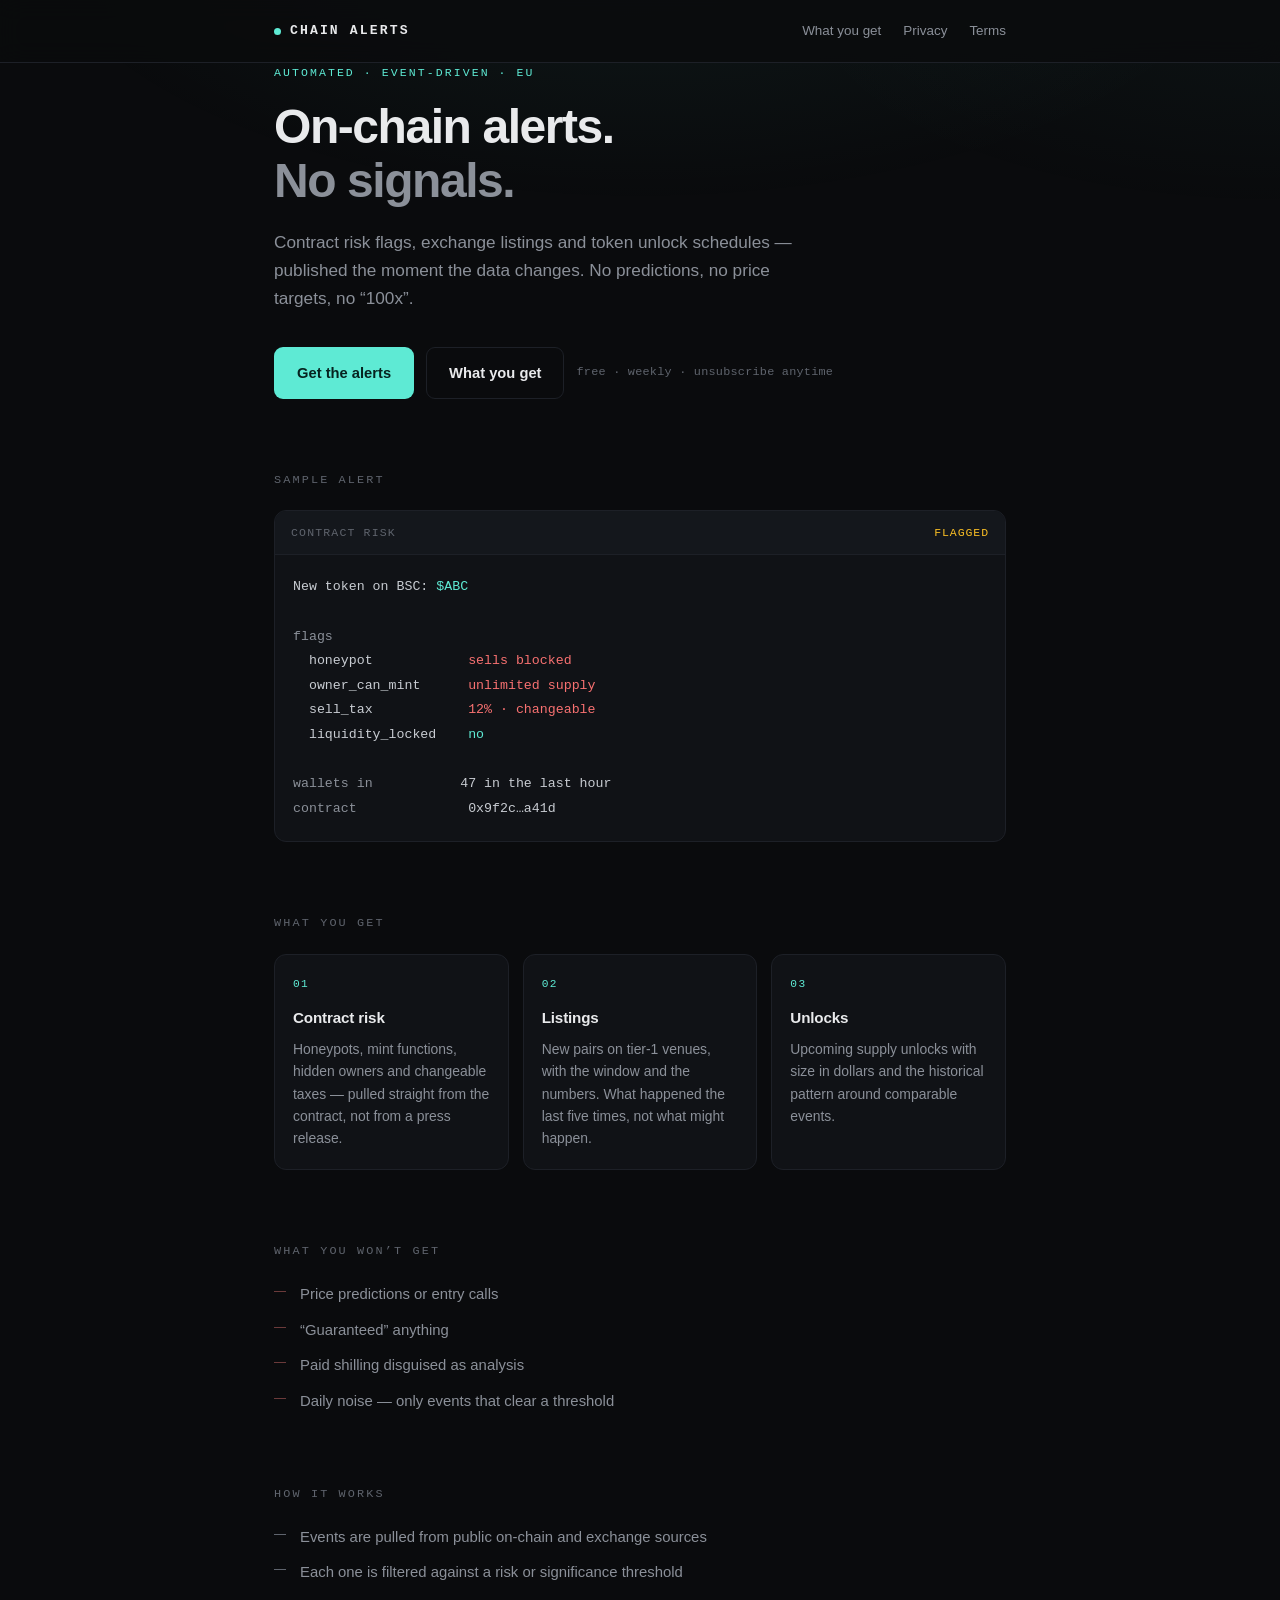
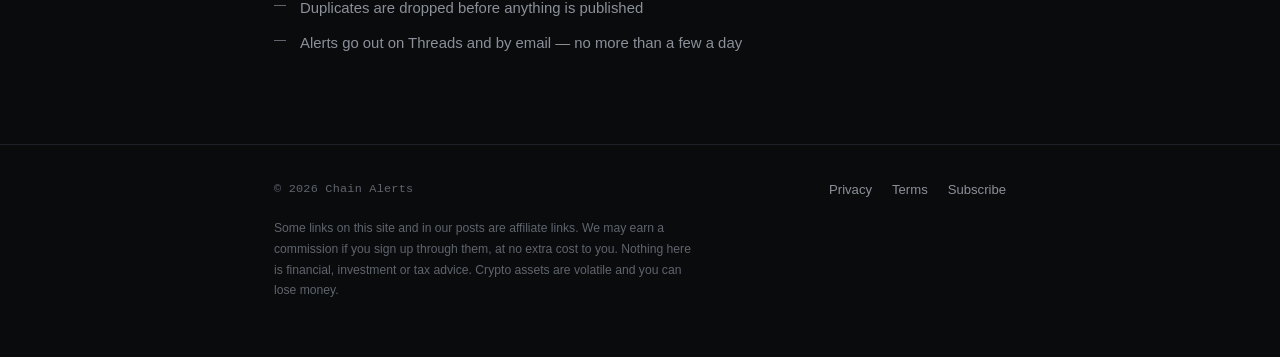
==== index.html @ c08d0094 "feat: static site for threads api app" ====
<!doctype html>
<html lang="en">
<head>
<meta charset="utf-8">
<meta name="viewport" content="width=device-width, initial-scale=1">
<title>Chain Alerts — on-chain risk, listings and unlocks</title>
<meta name="description" content="Contract risk flags, exchange listings and token unlocks, published as they happen. No signals. No hype. Just data.">
<meta name="theme-color" content="#0a0b0d">
<meta property="og:title" content="Chain Alerts">
<meta property="og:description" content="Contract risk flags, exchange listings and token unlocks, published as they happen.">
<meta property="og:type" content="website">
<link rel="stylesheet" href="assets/style.css">
<link rel="icon" href="data:image/svg+xml,<svg xmlns='http://www.w3.org/2000/svg' viewBox='0 0 100 100'><rect width='100' height='100' rx='22' fill='%230a0b0d'/><circle cx='50' cy='50' r='16' fill='%235eead4'/></svg>">
</head>
<body>

<header>
  <div class="wrap nav">
    <a class="brand" href="./"><span class="dot"></span><b>Chain&nbsp;Alerts</b></a>
    <nav class="nav-links">
      <a href="#what" class="hide-sm">What you get</a>
      <a href="privacy.html">Privacy</a>
      <a href="terms.html">Terms</a>
    </nav>
  </div>
</header>

<main class="wrap">

  <p class="eyebrow">Automated · Event-driven · EU</p>

  <h1>On-chain alerts.<br><em>No signals.</em></h1>

  <p class="lede">
    Contract risk flags, exchange listings and token unlock schedules — published
    the moment the data changes. No predictions, no price targets, no “100x”.
  </p>

  <div class="cta-row">
    <a class="btn btn-primary" href="https://YOURNAME.beehiiv.com/subscribe">
      Get the alerts
    </a>
    <a class="btn btn-ghost" href="#what">What you get</a>
    <span class="hint">free · weekly · unsubscribe anytime</span>
  </div>

  <section>
    <h2>Sample alert</h2>
    <div class="sample">
      <div class="sample-head">
        contract risk
        <span class="tag">flagged</span>
      </div>
      <div class="sample-body">New token on BSC: <span class="ok">$ABC</span>

<span class="k">flags</span>
  honeypot            <span class="bad">sells blocked</span>
  owner_can_mint      <span class="bad">unlimited supply</span>
  sell_tax            <span class="bad">12% · changeable</span>
  liquidity_locked    <span class="ok">no</span>

<span class="k">wallets in</span>           47 in the last hour
<span class="k">contract</span>              0x9f2c…a41d</div>
    </div>
  </section>

  <section id="what">
    <h2>What you get</h2>
    <div class="grid">
      <div class="card">
        <span class="num">01</span>
        <h3>Contract risk</h3>
        <p>Honeypots, mint functions, hidden owners and changeable taxes — pulled straight from the contract, not from a press release.</p>
      </div>
      <div class="card">
        <span class="num">02</span>
        <h3>Listings</h3>
        <p>New pairs on tier-1 venues, with the window and the numbers. What happened the last five times, not what might happen.</p>
      </div>
      <div class="card">
        <span class="num">03</span>
        <h3>Unlocks</h3>
        <p>Upcoming supply unlocks with size in dollars and the historical pattern around comparable events.</p>
      </div>
    </div>
  </section>

  <section>
    <h2>What you won’t get</h2>
    <ul class="list neg">
      <li>Price predictions or entry calls</li>
      <li>“Guaranteed” anything</li>
      <li>Paid shilling disguised as analysis</li>
      <li>Daily noise — only events that clear a threshold</li>
    </ul>
  </section>

  <section>
    <h2>How it works</h2>
    <ul class="list">
      <li>Events are pulled from public on-chain and exchange sources</li>
      <li>Each one is filtered against a risk or significance threshold</li>
      <li>Duplicates are dropped before anything is published</li>
      <li>Alerts go out on Threads and by email — no more than a few a day</li>
    </ul>
  </section>

</main>

<footer>
  <div class="wrap">
    <div class="foot">
      <span class="hint">© <span id="y"></span> Chain Alerts</span>
      <div class="foot-links">
        <a href="privacy.html">Privacy</a>
        <a href="terms.html">Terms</a>
        <a href="https://YOURNAME.beehiiv.com/subscribe">Subscribe</a>
      </div>
    </div>
    <p class="disclosure">
      Some links on this site and in our posts are affiliate links. We may earn a
      commission if you sign up through them, at no extra cost to you. Nothing here
      is financial, investment or tax advice. Crypto assets are volatile and you can
      lose money.
    </p>
  </div>
</footer>

<script>document.getElementById('y').textContent = new Date().getFullYear();</script>
</body>
</html>
---- assets/style.css ----
:root {
  --bg: #0a0b0d;
  --panel: #101216;
  --panel-2: #14171c;
  --line: #1d2027;
  --text: #e9eaec;
  --muted: #8b9099;
  --dim: #5f646d;
  --accent: #5eead4;
  --accent-soft: rgba(94, 234, 212, 0.12);
  --warn: #fbbf24;
  --radius: 12px;
  --mono: ui-monospace, SFMono-Regular, "SF Mono", Menlo, Consolas, monospace;
  --sans: -apple-system, BlinkMacSystemFont, "Segoe UI", Inter, Roboto, Helvetica, Arial, sans-serif;
}

* { box-sizing: border-box; }

html { -webkit-text-size-adjust: 100%; scroll-behavior: smooth; }

body {
  margin: 0;
  background: var(--bg);
  color: var(--text);
  font-family: var(--sans);
  font-size: 16px;
  line-height: 1.65;
  -webkit-font-smoothing: antialiased;
  text-rendering: optimizeLegibility;
}

body::before {
  content: "";
  position: fixed;
  inset: 0;
  pointer-events: none;
  background:
    radial-gradient(900px 420px at 50% -10%, rgba(94, 234, 212, 0.07), transparent 70%),
    radial-gradient(700px 300px at 100% 0%, rgba(94, 234, 212, 0.04), transparent 70%);
  z-index: 0;
}

.wrap {
  position: relative;
  z-index: 1;
  max-width: 780px;
  margin: 0 auto;
  padding: 0 24px;
}

header {
  position: sticky;
  top: 0;
  z-index: 5;
  border-bottom: 1px solid var(--line);
  background: rgba(10, 11, 13, 0.82);
  backdrop-filter: blur(12px);
}

.nav {
  display: flex;
  align-items: center;
  justify-content: space-between;
  height: 62px;
}

.brand {
  font-family: var(--mono);
  font-size: 0.82rem;
  letter-spacing: 0.16em;
  text-transform: uppercase;
  color: var(--text);
  text-decoration: none;
  display: inline-flex;
  align-items: center;
  gap: 9px;
}

.brand b { font-weight: 600; }

.dot {
  width: 7px;
  height: 7px;
  border-radius: 50%;
  background: var(--accent);
  box-shadow: 0 0 0 0 rgba(94, 234, 212, 0.6);
  animation: pulse 2.6s ease-out infinite;
}

@keyframes pulse {
  0% { box-shadow: 0 0 0 0 rgba(94, 234, 212, 0.45); }
  70% { box-shadow: 0 0 0 9px rgba(94, 234, 212, 0); }
  100% { box-shadow: 0 0 0 0 rgba(94, 234, 212, 0); }
}

.nav-links { display: flex; align-items: center; gap: 22px; }

.nav-links a {
  color: var(--muted);
  text-decoration: none;
  font-size: 0.84rem;
  transition: color 0.15s ease;
}

.nav-links a:hover { color: var(--text); }

main { padding: 72px 0 96px; }

.eyebrow {
  font-family: var(--mono);
  font-size: 0.72rem;
  letter-spacing: 0.18em;
  text-transform: uppercase;
  color: var(--accent);
  margin: 0 0 18px;
}

h1 {
  font-size: clamp(2rem, 5.4vw, 3rem);
  line-height: 1.12;
  letter-spacing: -0.03em;
  font-weight: 640;
  margin: 0 0 20px;
}

h1 em {
  font-style: normal;
  color: var(--muted);
}

.lede {
  font-size: 1.075rem;
  color: var(--muted);
  max-width: 56ch;
  margin: 0 0 34px;
}

.cta-row { display: flex; flex-wrap: wrap; gap: 12px; align-items: center; }

.btn {
  display: inline-flex;
  align-items: center;
  gap: 9px;
  padding: 13px 22px;
  border-radius: 9px;
  font-size: 0.92rem;
  font-weight: 560;
  text-decoration: none;
  border: 1px solid transparent;
  transition: transform 0.12s ease, background 0.15s ease, border-color 0.15s ease;
}

.btn:active { transform: translateY(1px); }

.btn-primary {
  background: var(--accent);
  color: #06231f;
}

.btn-primary:hover { background: #7df0dd; }

.btn-ghost {
  border-color: var(--line);
  color: var(--text);
  background: transparent;
}

.btn-ghost:hover { border-color: #2c313a; background: var(--panel); }

.hint {
  font-family: var(--mono);
  font-size: 0.74rem;
  color: var(--dim);
  letter-spacing: 0.02em;
}

section { margin-top: 72px; }

h2 {
  font-size: 0.74rem;
  font-family: var(--mono);
  letter-spacing: 0.18em;
  text-transform: uppercase;
  color: var(--dim);
  font-weight: 500;
  margin: 0 0 20px;
}

.sample {
  background: var(--panel);
  border: 1px solid var(--line);
  border-radius: var(--radius);
  overflow: hidden;
}

.sample-head {
  display: flex;
  align-items: center;
  gap: 8px;
  padding: 12px 16px;
  border-bottom: 1px solid var(--line);
  background: var(--panel-2);
  font-family: var(--mono);
  font-size: 0.72rem;
  letter-spacing: 0.1em;
  text-transform: uppercase;
  color: var(--dim);
}

.sample-head .tag {
  margin-left: auto;
  color: var(--warn);
  letter-spacing: 0.08em;
}

.sample-body {
  padding: 20px 18px;
  font-family: var(--mono);
  font-size: 0.83rem;
  line-height: 1.85;
  color: #c8ccd2;
  white-space: pre-wrap;
  overflow-x: auto;
}

.sample-body .k { color: var(--muted); }
.sample-body .bad { color: #f87171; }
.sample-body .ok { color: var(--accent); }

.grid {
  display: grid;
  grid-template-columns: repeat(auto-fit, minmax(210px, 1fr));
  gap: 14px;
}

.card {
  background: var(--panel);
  border: 1px solid var(--line);
  border-radius: var(--radius);
  padding: 20px 18px;
  transition: border-color 0.18s ease, transform 0.18s ease;
}

.card:hover { border-color: #2a2f38; transform: translateY(-2px); }

.card h3 {
  font-size: 0.95rem;
  font-weight: 600;
  margin: 0 0 8px;
  letter-spacing: -0.01em;
}

.card p {
  margin: 0;
  font-size: 0.87rem;
  color: var(--muted);
  line-height: 1.6;
}

.card .num {
  font-family: var(--mono);
  font-size: 0.7rem;
  color: var(--accent);
  letter-spacing: 0.12em;
  display: block;
  margin-bottom: 12px;
}

.list { margin: 0; padding: 0; list-style: none; }

.list li {
  position: relative;
  padding-left: 26px;
  margin-bottom: 11px;
  color: var(--muted);
  font-size: 0.93rem;
}

.list li::before {
  content: "";
  position: absolute;
  left: 0;
  top: 0.62em;
  width: 12px;
  height: 1px;
  background: var(--dim);
}

.list.neg li::before { background: #6b3a3a; }

footer {
  border-top: 1px solid var(--line);
  padding: 34px 0 56px;
  margin-top: 88px;
}

.foot {
  display: flex;
  flex-wrap: wrap;
  gap: 14px 26px;
  align-items: center;
  justify-content: space-between;
}

.foot-links { display: flex; gap: 20px; }

.foot a { color: var(--muted); text-decoration: none; font-size: 0.82rem; }
.foot a:hover { color: var(--text); }

.disclosure {
  font-size: 0.76rem;
  color: var(--dim);
  max-width: 62ch;
  margin: 18px 0 0;
  line-height: 1.7;
}

.prose { max-width: 66ch; }
.prose h1 { font-size: clamp(1.6rem, 4vw, 2.15rem); margin-bottom: 8px; }
.prose h2 {
  font-family: var(--sans);
  font-size: 1rem;
  letter-spacing: 0;
  text-transform: none;
  color: var(--text);
  font-weight: 600;
  margin: 34px 0 10px;
}
.prose p { color: var(--muted); margin: 0 0 14px; font-size: 0.95rem; }
.prose .updated { font-family: var(--mono); font-size: 0.74rem; color: var(--dim); letter-spacing: 0.06em; margin-bottom: 30px; }
.prose code { font-family: var(--mono); font-size: 0.85em; background: var(--panel); padding: 2px 6px; border-radius: 5px; border: 1px solid var(--line); }

.code-out {
  background: var(--panel);
  border: 1px solid var(--line);
  border-radius: var(--radius);
  padding: 18px;
  font-family: var(--mono);
  font-size: 0.82rem;
  word-break: break-all;
  white-space: pre-wrap;
  color: var(--accent);
  min-height: 62px;
}

@media (max-width: 560px) {
  main { padding: 52px 0 72px; }
  section { margin-top: 56px; }
  .nav-links { gap: 16px; }
  .nav-links a.hide-sm { display: none; }
}
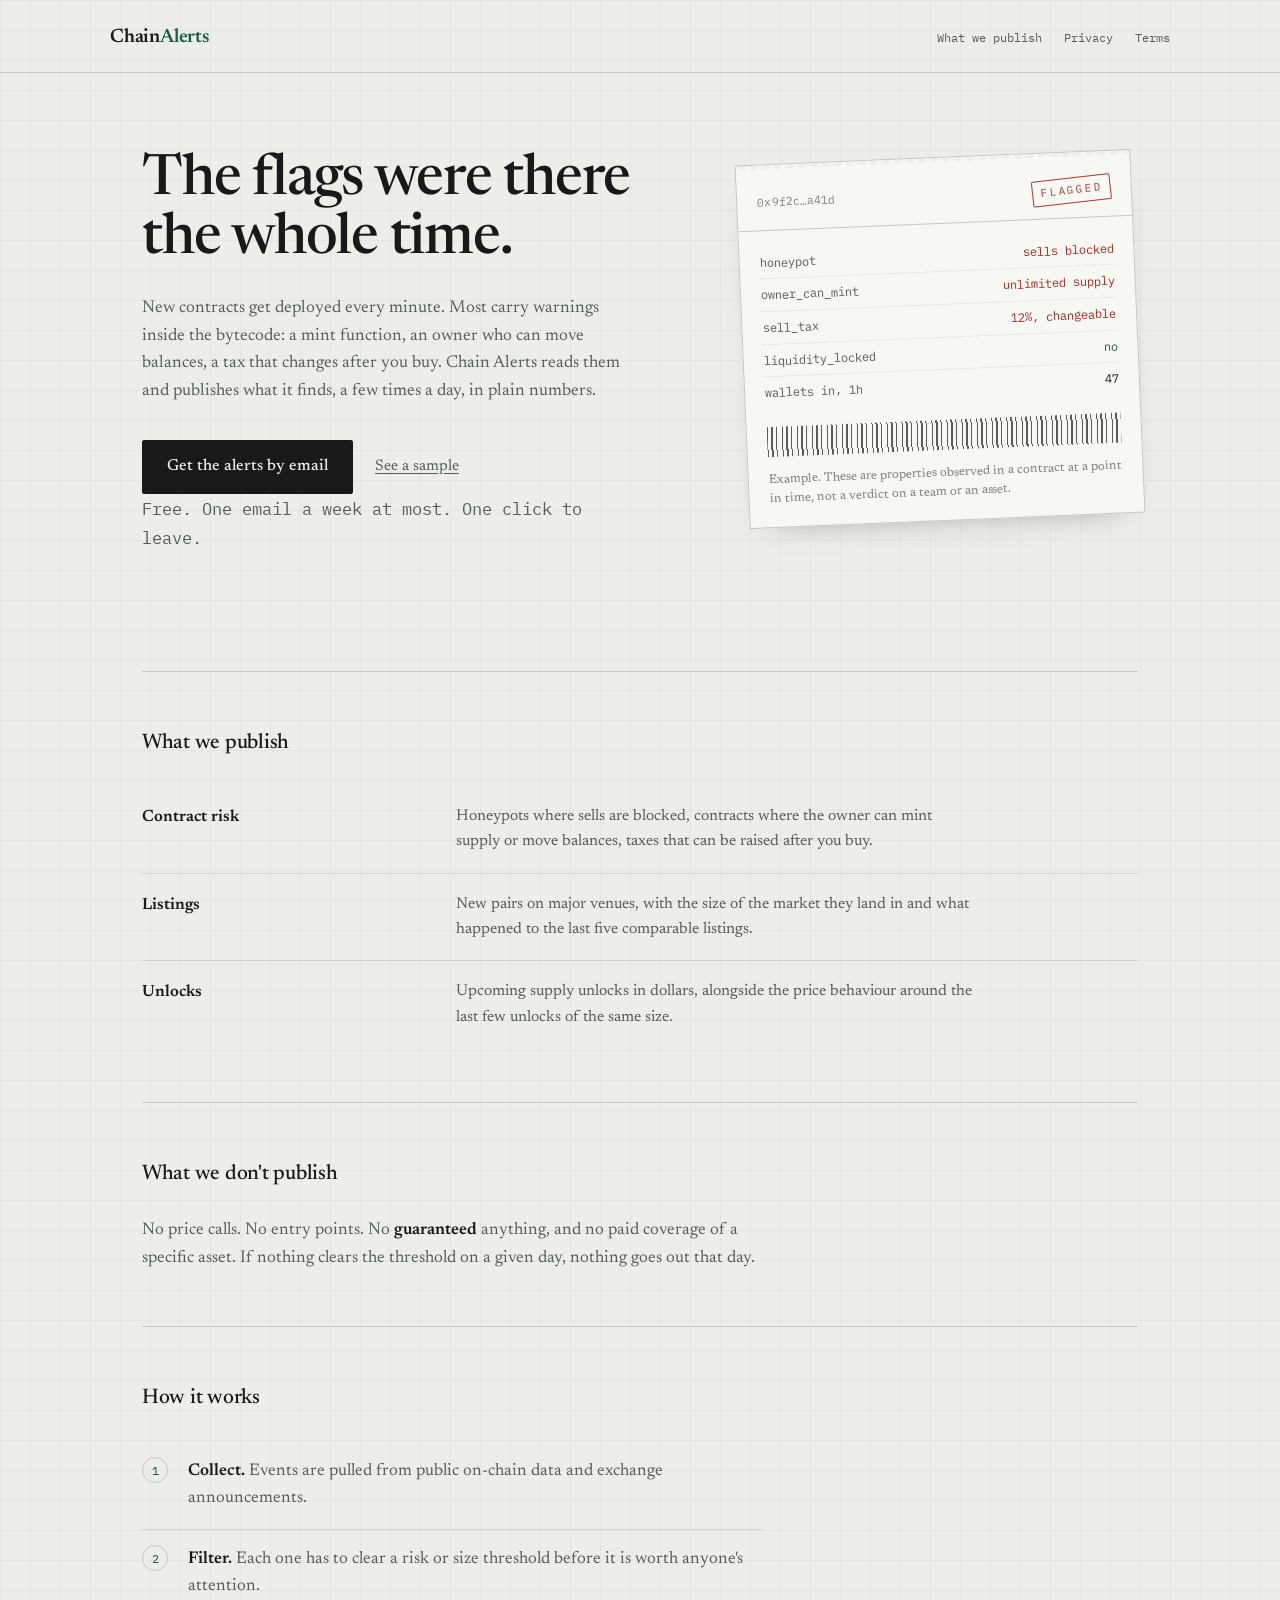
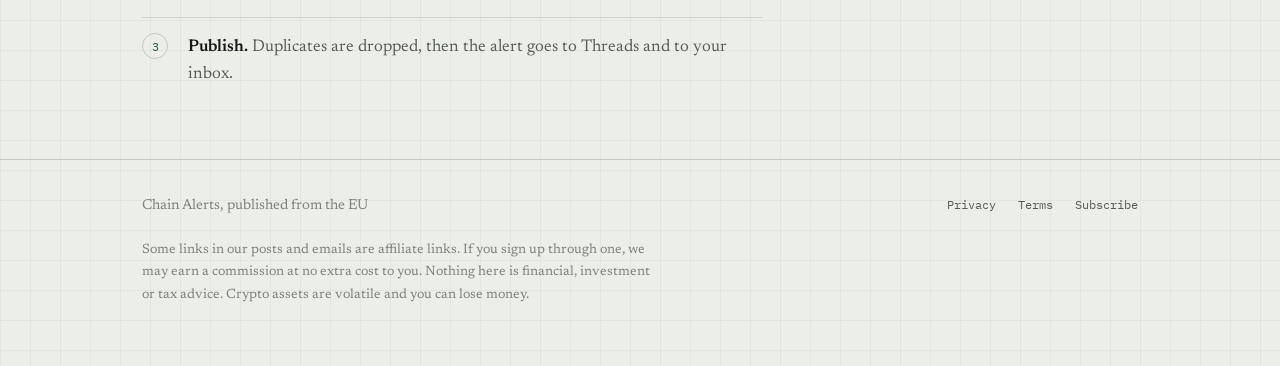
==== commit ff9e990f: "style: rebuild landing as a forensic docket on paper" ====
--- a/index.html
+++ b/index.html
@@ -3,129 +3,150 @@
 <head>
 <meta charset="utf-8">
 <meta name="viewport" content="width=device-width, initial-scale=1">
-<title>Chain Alerts — on-chain risk, listings and unlocks</title>
-<meta name="description" content="Contract risk flags, exchange listings and token unlocks, published as they happen. No signals. No hype. Just data.">
-<meta name="theme-color" content="#0a0b0d">
+<title>Chain Alerts — what the contract says before you touch it</title>
+<meta name="description" content="New contracts carry warnings in the bytecode: mint functions, hidden owners, taxes that change after you buy. Chain Alerts reads them and publishes what it finds.">
+<meta name="theme-color" content="#eceee8">
 <meta property="og:title" content="Chain Alerts">
-<meta property="og:description" content="Contract risk flags, exchange listings and token unlocks, published as they happen.">
+<meta property="og:description" content="Contract risk, exchange listings and unlock schedules, read from the source and published as plain numbers.">
 <meta property="og:type" content="website">
+<link rel="preconnect" href="https://fonts.googleapis.com">
+<link rel="preconnect" href="https://fonts.gstatic.com" crossorigin>
 <link rel="stylesheet" href="assets/style.css">
-<link rel="icon" href="data:image/svg+xml,<svg xmlns='http://www.w3.org/2000/svg' viewBox='0 0 100 100'><rect width='100' height='100' rx='22' fill='%230a0b0d'/><circle cx='50' cy='50' r='16' fill='%235eead4'/></svg>">
+<link rel="icon" href="data:image/svg+xml,<svg xmlns='http://www.w3.org/2000/svg' viewBox='0 0 100 100'><rect width='100' height='100' fill='%23eceee8'/><path d='M26 24h48v10H26zm0 21h48v10H26zm0 21h30v10H26z' fill='%23171a18'/></svg>">
 </head>
 <body>
 
 <header>
-  <div class="wrap nav">
-    <a class="brand" href="./"><span class="dot"></span><b>Chain&nbsp;Alerts</b></a>
-    <nav class="nav-links">
-      <a href="#what" class="hide-sm">What you get</a>
+  <div class="sheet masthead">
+    <a class="wordmark" href="./">Chain<span>Alerts</span></a>
+    <nav>
+      <a href="#published">What we publish</a>
       <a href="privacy.html">Privacy</a>
       <a href="terms.html">Terms</a>
     </nav>
   </div>
 </header>
 
-<main class="wrap">
+<main class="sheet">
 
-  <p class="eyebrow">Automated · Event-driven · EU</p>
+  <div class="hero">
 
-  <h1>On-chain alerts.<br><em>No signals.</em></h1>
+    <div class="hero-copy">
+      <h1>The flags were there the whole time.</h1>
+      <p>
+        New contracts get deployed every minute. Most carry warnings inside the
+        bytecode: a mint function, an owner who can move balances, a tax that
+        changes after you buy. Chain Alerts reads them and publishes what it
+        finds, a few times a day, in plain numbers.
+      </p>
+      <div class="actions">
+        <a class="button" href="https://YOURNAME.beehiiv.com/subscribe">Get the alerts by email</a>
+        <a class="quiet-link" href="#sample">See a sample</a>
+      </div>
+      <p class="note">
+        Free. One email a week at most. One click to leave.
+      </p>
+    </div>
 
-  <p class="lede">
-    Contract risk flags, exchange listings and token unlock schedules — published
-    the moment the data changes. No predictions, no price targets, no “100x”.
-  </p>
+    <figure class="docket" id="sample">
+      <div class="docket-head">
+        <span class="docket-id">0x9f2c…a41d</span>
+        <span class="stamp">flagged</span>
+      </div>
+      <dl class="fields">
+        <div><dt>honeypot</dt><dd class="bad">sells blocked</dd></div>
+        <div><dt>owner_can_mint</dt><dd class="bad">unlimited supply</dd></div>
+        <div><dt>sell_tax</dt><dd class="bad">12%, changeable</dd></div>
+        <div><dt>liquidity_locked</dt><dd class="ok">no</dd></div>
+        <div><dt>wallets in, 1h</dt><dd>47</dd></div>
+      </dl>
+      <div class="barcode" aria-hidden="true"></div>
+      <figcaption>
+        Example. These are properties observed in a contract at a point in time,
+        not a verdict on a team or an asset.
+      </figcaption>
+    </figure>
 
-  <div class="cta-row">
-    <a class="btn btn-primary" href="https://YOURNAME.beehiiv.com/subscribe">
-      Get the alerts
-    </a>
-    <a class="btn btn-ghost" href="#what">What you get</a>
-    <span class="hint">free · weekly · unsubscribe anytime</span>
   </div>
 
-  <section>
-    <h2>Sample alert</h2>
-    <div class="sample">
-      <div class="sample-head">
-        contract risk
-        <span class="tag">flagged</span>
+  <section class="block" id="published">
+    <h2>What we publish</h2>
+    <div class="rows">
+
+      <div class="row">
+        <h3>Contract risk</h3>
+        <p>
+          Honeypots where sells are blocked, contracts where the owner can mint
+          supply or move balances, taxes that can be raised after you buy.
+        </p>
       </div>
-      <div class="sample-body">New token on BSC: <span class="ok">$ABC</span>
 
-<span class="k">flags</span>
-  honeypot            <span class="bad">sells blocked</span>
-  owner_can_mint      <span class="bad">unlimited supply</span>
-  sell_tax            <span class="bad">12% · changeable</span>
-  liquidity_locked    <span class="ok">no</span>
+      <div class="row">
+        <h3>Listings</h3>
+        <p>
+          New pairs on major venues, with the size of the market they land in and
+          what happened to the last five comparable listings.
+        </p>
+      </div>
 
-<span class="k">wallets in</span>           47 in the last hour
-<span class="k">contract</span>              0x9f2c…a41d</div>
+      <div class="row">
+        <h3>Unlocks</h3>
+        <p>
+          Upcoming supply unlocks in dollars, alongside the price behaviour around
+          the last few unlocks of the same size.
+        </p>
+      </div>
+
     </div>
   </section>
 
-  <section id="what">
-    <h2>What you get</h2>
-    <div class="grid">
-      <div class="card">
-        <span class="num">01</span>
-        <h3>Contract risk</h3>
-        <p>Honeypots, mint functions, hidden owners and changeable taxes — pulled straight from the contract, not from a press release.</p>
-      </div>
-      <div class="card">
-        <span class="num">02</span>
-        <h3>Listings</h3>
-        <p>New pairs on tier-1 venues, with the window and the numbers. What happened the last five times, not what might happen.</p>
-      </div>
-      <div class="card">
-        <span class="num">03</span>
-        <h3>Unlocks</h3>
-        <p>Upcoming supply unlocks with size in dollars and the historical pattern around comparable events.</p>
-      </div>
-    </div>
+  <section class="block">
+    <h2>What we don't publish</h2>
+    <p class="plain">
+      No price calls. No entry points. No <strong>guaranteed</strong> anything, and
+      no paid coverage of a specific asset. If nothing clears the threshold on a
+      given day, nothing goes out that day.
+    </p>
   </section>
 
-  <section>
-    <h2>What you won’t get</h2>
-    <ul class="list neg">
-      <li>Price predictions or entry calls</li>
-      <li>“Guaranteed” anything</li>
-      <li>Paid shilling disguised as analysis</li>
-      <li>Daily noise — only events that clear a threshold</li>
-    </ul>
-  </section>
-
-  <section>
+  <section class="block">
     <h2>How it works</h2>
-    <ul class="list">
-      <li>Events are pulled from public on-chain and exchange sources</li>
-      <li>Each one is filtered against a risk or significance threshold</li>
-      <li>Duplicates are dropped before anything is published</li>
-      <li>Alerts go out on Threads and by email — no more than a few a day</li>
-    </ul>
+    <ol class="steps">
+      <li>
+        <b>Collect.</b> Events are pulled from public on-chain data and exchange
+        announcements.
+      </li>
+      <li>
+        <b>Filter.</b> Each one has to clear a risk or size threshold before it is
+        worth anyone's attention.
+      </li>
+      <li>
+        <b>Publish.</b> Duplicates are dropped, then the alert goes to Threads and
+        to your inbox.
+      </li>
+    </ol>
   </section>
 
 </main>
 
 <footer>
-  <div class="wrap">
+  <div class="sheet">
     <div class="foot">
-      <span class="hint">© <span id="y"></span> Chain Alerts</span>
-      <div class="foot-links">
+      <span class="mark">Chain Alerts, published from the EU</span>
+      <nav>
         <a href="privacy.html">Privacy</a>
         <a href="terms.html">Terms</a>
         <a href="https://YOURNAME.beehiiv.com/subscribe">Subscribe</a>
-      </div>
+      </nav>
     </div>
     <p class="disclosure">
-      Some links on this site and in our posts are affiliate links. We may earn a
-      commission if you sign up through them, at no extra cost to you. Nothing here
-      is financial, investment or tax advice. Crypto assets are volatile and you can
+      Some links in our posts and emails are affiliate links. If you sign up through
+      one, we may earn a commission at no extra cost to you. Nothing here is
+      financial, investment or tax advice. Crypto assets are volatile and you can
       lose money.
     </p>
   </div>
 </footer>
 
-<script>document.getElementById('y').textContent = new Date().getFullYear();</script>
 </body>
 </html>
--- a/assets/style.css
+++ b/assets/style.css
@@ -1,351 +1,539 @@
+@import url("https://fonts.googleapis.com/css2?family=Newsreader:ital,opsz,wght@0,6..72,300..600;1,6..72,300..500&family=IBM+Plex+Mono:wght@400;500&display=swap");
+
 :root {
-  --bg: #0a0b0d;
-  --panel: #101216;
-  --panel-2: #14171c;
-  --line: #1d2027;
-  --text: #e9eaec;
-  --muted: #8b9099;
-  --dim: #5f646d;
-  --accent: #5eead4;
-  --accent-soft: rgba(94, 234, 212, 0.12);
-  --warn: #fbbf24;
-  --radius: 12px;
-  --mono: ui-monospace, SFMono-Regular, "SF Mono", Menlo, Consolas, monospace;
-  --sans: -apple-system, BlinkMacSystemFont, "Segoe UI", Inter, Roboto, Helvetica, Arial, sans-serif;
-}
-
-* { box-sizing: border-box; }
-
-html { -webkit-text-size-adjust: 100%; scroll-behavior: smooth; }
+  --paper: #eceee8;
+  --panel: #f7f7f3;
+  --ink: #171a18;
+  --muted: #565c56;
+  --faint: #7d837d;
+  --rule: #c6c9c0;
+  --pine: #1d5c46;
+  --stamp: #a32b22;
+  --serif: "Newsreader", Georgia, "Times New Roman", serif;
+  --mono: "IBM Plex Mono", ui-monospace, SFMono-Regular, Menlo, monospace;
+  --gutter: 32px;
+}
+
+*,
+*::before,
+*::after {
+  box-sizing: border-box;
+}
+
+html {
+  -webkit-text-size-adjust: 100%;
+}
 
 body {
   margin: 0;
-  background: var(--bg);
-  color: var(--text);
-  font-family: var(--sans);
-  font-size: 16px;
-  line-height: 1.65;
+  background-color: var(--paper);
+  background-image:
+    linear-gradient(to right, rgba(23, 26, 24, 0.04) 1px, transparent 1px),
+    linear-gradient(to bottom, rgba(23, 26, 24, 0.04) 1px, transparent 1px);
+  background-size: 30px 30px;
+  color: var(--ink);
+  font-family: var(--serif);
+  font-size: 1.0625rem;
+  line-height: 1.62;
+  font-optical-sizing: auto;
   -webkit-font-smoothing: antialiased;
-  text-rendering: optimizeLegibility;
-}
-
-body::before {
+}
+
+::selection {
+  background: rgba(29, 92, 70, 0.16);
+}
+
+a {
+  color: var(--ink);
+  text-decoration-thickness: 1px;
+  text-underline-offset: 3px;
+}
+
+a:hover {
+  color: var(--pine);
+}
+
+:focus-visible {
+  outline: 2px solid var(--pine);
+  outline-offset: 3px;
+}
+
+.sheet {
+  max-width: 1060px;
+  margin: 0 auto;
+  padding: 0 var(--gutter);
+}
+
+header {
+  border-bottom: 1px solid var(--rule);
+}
+
+.masthead {
+  display: flex;
+  align-items: baseline;
+  justify-content: space-between;
+  gap: 24px;
+  padding: 22px 0 18px;
+}
+
+.wordmark {
+  font-family: var(--serif);
+  font-size: 1.22rem;
+  font-weight: 600;
+  letter-spacing: -0.01em;
+  text-decoration: none;
+  color: var(--ink);
+}
+
+.wordmark span {
+  color: var(--pine);
+}
+
+.masthead nav {
+  display: flex;
+  gap: 22px;
+}
+
+.masthead nav a {
+  font-family: var(--mono);
+  font-size: 0.78rem;
+  color: var(--muted);
+  text-decoration: none;
+}
+
+.masthead nav a:hover {
+  color: var(--ink);
+  text-decoration: underline;
+}
+
+.hero {
+  display: grid;
+  grid-template-columns: minmax(0, 1.15fr) minmax(0, 0.85fr);
+  gap: 64px;
+  align-items: start;
+  padding: 78px 0 84px;
+}
+
+.hero-copy h1 {
+  font-size: clamp(2.15rem, 5.2vw, 3.55rem);
+  line-height: 1.04;
+  letter-spacing: -0.022em;
+  font-weight: 500;
+  margin: 0 0 26px;
+  max-width: 16ch;
+}
+
+.hero-copy p {
+  margin: 0 0 34px;
+  max-width: 48ch;
+  color: var(--muted);
+  font-size: 1.075rem;
+}
+
+.actions {
+  display: flex;
+  flex-wrap: wrap;
+  align-items: center;
+  gap: 22px;
+}
+
+.button {
+  display: inline-block;
+  padding: 13px 24px;
+  background: var(--ink);
+  color: var(--paper);
+  font-family: var(--serif);
+  font-size: 1rem;
+  font-weight: 500;
+  text-decoration: none;
+  border: 1px solid var(--ink);
+  border-radius: 2px;
+  transition: background 0.15s ease, color 0.15s ease;
+}
+
+.button:hover {
+  background: var(--pine);
+  border-color: var(--pine);
+  color: var(--paper);
+}
+
+.quiet-link {
+  font-size: 0.95rem;
+  color: var(--muted);
+}
+
+.note {
+  margin: 26px 0 0;
+  font-family: var(--mono);
+  font-size: 0.75rem;
+  line-height: 1.7;
+  color: var(--faint);
+  max-width: 46ch;
+}
+
+.docket {
+  position: relative;
+  margin: 6px 0 0;
+  background: var(--panel);
+  border: 1px solid var(--rule);
+  box-shadow: 0 14px 34px -26px rgba(23, 26, 24, 0.55);
+  padding: 0 0 18px;
+  transform: rotate(-2.4deg);
+  animation: settle 700ms cubic-bezier(0.22, 0.7, 0.2, 1) both;
+}
+
+@keyframes settle {
+  from {
+    opacity: 0;
+    transform: rotate(-7deg) translateY(-10px);
+  }
+  to {
+    opacity: 1;
+    transform: rotate(-2.4deg) translateY(0);
+  }
+}
+
+.docket::before {
   content: "";
-  position: fixed;
-  inset: 0;
-  pointer-events: none;
-  background:
-    radial-gradient(900px 420px at 50% -10%, rgba(94, 234, 212, 0.07), transparent 70%),
-    radial-gradient(700px 300px at 100% 0%, rgba(94, 234, 212, 0.04), transparent 70%);
-  z-index: 0;
-}
-
-.wrap {
-  position: relative;
-  z-index: 1;
-  max-width: 780px;
-  margin: 0 auto;
-  padding: 0 24px;
-}
-
-header {
-  position: sticky;
-  top: 0;
-  z-index: 5;
-  border-bottom: 1px solid var(--line);
-  background: rgba(10, 11, 13, 0.82);
-  backdrop-filter: blur(12px);
-}
-
-.nav {
+  display: block;
+  height: 9px;
+  background-image: radial-gradient(circle at 6px 0, var(--paper) 4.4px, transparent 4.5px);
+  background-size: 12px 9px;
+  background-repeat: repeat-x;
+}
+
+.docket-head {
   display: flex;
   align-items: center;
   justify-content: space-between;
-  height: 62px;
-}
-
-.brand {
-  font-family: var(--mono);
-  font-size: 0.82rem;
+  gap: 12px;
+  padding: 16px 20px 14px;
+  border-bottom: 1px solid var(--rule);
+}
+
+.docket-id {
+  font-family: var(--mono);
+  font-size: 0.72rem;
+  color: var(--faint);
+  letter-spacing: 0.01em;
+}
+
+.stamp {
+  font-family: var(--mono);
+  font-size: 0.68rem;
   letter-spacing: 0.16em;
   text-transform: uppercase;
-  color: var(--text);
-  text-decoration: none;
-  display: inline-flex;
-  align-items: center;
-  gap: 9px;
-}
-
-.brand b { font-weight: 600; }
-
-.dot {
-  width: 7px;
-  height: 7px;
-  border-radius: 50%;
-  background: var(--accent);
-  box-shadow: 0 0 0 0 rgba(94, 234, 212, 0.6);
-  animation: pulse 2.6s ease-out infinite;
-}
-
-@keyframes pulse {
-  0% { box-shadow: 0 0 0 0 rgba(94, 234, 212, 0.45); }
-  70% { box-shadow: 0 0 0 9px rgba(94, 234, 212, 0); }
-  100% { box-shadow: 0 0 0 0 rgba(94, 234, 212, 0); }
-}
-
-.nav-links { display: flex; align-items: center; gap: 22px; }
-
-.nav-links a {
-  color: var(--muted);
-  text-decoration: none;
-  font-size: 0.84rem;
-  transition: color 0.15s ease;
-}
-
-.nav-links a:hover { color: var(--text); }
-
-main { padding: 72px 0 96px; }
-
-.eyebrow {
-  font-family: var(--mono);
-  font-size: 0.72rem;
-  letter-spacing: 0.18em;
-  text-transform: uppercase;
-  color: var(--accent);
-  margin: 0 0 18px;
-}
-
-h1 {
-  font-size: clamp(2rem, 5.4vw, 3rem);
-  line-height: 1.12;
-  letter-spacing: -0.03em;
-  font-weight: 640;
-  margin: 0 0 20px;
-}
-
-h1 em {
-  font-style: normal;
-  color: var(--muted);
-}
-
-.lede {
-  font-size: 1.075rem;
-  color: var(--muted);
-  max-width: 56ch;
-  margin: 0 0 34px;
-}
-
-.cta-row { display: flex; flex-wrap: wrap; gap: 12px; align-items: center; }
-
-.btn {
-  display: inline-flex;
-  align-items: center;
-  gap: 9px;
-  padding: 13px 22px;
-  border-radius: 9px;
-  font-size: 0.92rem;
-  font-weight: 560;
-  text-decoration: none;
-  border: 1px solid transparent;
-  transition: transform 0.12s ease, background 0.15s ease, border-color 0.15s ease;
-}
-
-.btn:active { transform: translateY(1px); }
-
-.btn-primary {
-  background: var(--accent);
-  color: #06231f;
-}
-
-.btn-primary:hover { background: #7df0dd; }
-
-.btn-ghost {
-  border-color: var(--line);
-  color: var(--text);
-  background: transparent;
-}
-
-.btn-ghost:hover { border-color: #2c313a; background: var(--panel); }
-
-.hint {
-  font-family: var(--mono);
-  font-size: 0.74rem;
-  color: var(--dim);
-  letter-spacing: 0.02em;
-}
-
-section { margin-top: 72px; }
-
-h2 {
-  font-size: 0.74rem;
-  font-family: var(--mono);
-  letter-spacing: 0.18em;
-  text-transform: uppercase;
-  color: var(--dim);
+  color: var(--stamp);
+  border: 1.5px solid var(--stamp);
+  border-radius: 2px;
+  padding: 3px 8px;
+  transform: rotate(-4deg);
+  opacity: 0.92;
+}
+
+.fields {
+  margin: 0;
+  padding: 16px 20px 14px;
+}
+
+.fields div {
+  display: grid;
+  grid-template-columns: 1fr auto;
+  gap: 16px;
+  padding: 6px 0;
+  border-bottom: 1px dotted rgba(23, 26, 24, 0.13);
+}
+
+.fields div:last-child {
+  border-bottom: 0;
+}
+
+.fields dt {
+  font-family: var(--mono);
+  font-size: 0.76rem;
+  color: var(--muted);
+}
+
+.fields dd {
+  margin: 0;
+  font-family: var(--mono);
+  font-size: 0.76rem;
+  text-align: right;
+  color: var(--ink);
+}
+
+.fields dd.bad {
+  color: var(--stamp);
+}
+
+.fields dd.ok {
+  color: var(--pine);
+}
+
+.barcode {
+  height: 30px;
+  margin: 4px 20px 14px;
+  background-image: repeating-linear-gradient(
+    90deg,
+    var(--ink) 0 1px,
+    transparent 1px 4px,
+    var(--ink) 4px 6px,
+    transparent 6px 9px,
+    var(--ink) 9px 10px,
+    transparent 10px 15px
+  );
+  opacity: 0.7;
+}
+
+.docket figcaption {
+  padding: 0 20px;
+  font-size: 0.76rem;
+  line-height: 1.55;
+  color: var(--faint);
+}
+
+.block {
+  border-top: 1px solid var(--rule);
+  padding: 54px 0;
+}
+
+.block h2 {
+  font-size: 1.32rem;
   font-weight: 500;
-  margin: 0 0 20px;
-}
-
-.sample {
-  background: var(--panel);
-  border: 1px solid var(--line);
-  border-radius: var(--radius);
-  overflow: hidden;
-}
-
-.sample-head {
-  display: flex;
-  align-items: center;
-  gap: 8px;
-  padding: 12px 16px;
-  border-bottom: 1px solid var(--line);
-  background: var(--panel-2);
-  font-family: var(--mono);
-  font-size: 0.72rem;
-  letter-spacing: 0.1em;
-  text-transform: uppercase;
-  color: var(--dim);
-}
-
-.sample-head .tag {
-  margin-left: auto;
-  color: var(--warn);
-  letter-spacing: 0.08em;
-}
-
-.sample-body {
-  padding: 20px 18px;
-  font-family: var(--mono);
-  font-size: 0.83rem;
-  line-height: 1.85;
-  color: #c8ccd2;
-  white-space: pre-wrap;
-  overflow-x: auto;
-}
-
-.sample-body .k { color: var(--muted); }
-.sample-body .bad { color: #f87171; }
-.sample-body .ok { color: var(--accent); }
-
-.grid {
+  letter-spacing: -0.012em;
+  margin: 0 0 26px;
+}
+
+.rows {
+  margin: 0;
+  padding: 0;
+}
+
+.row {
   display: grid;
-  grid-template-columns: repeat(auto-fit, minmax(210px, 1fr));
-  gap: 14px;
-}
-
-.card {
-  background: var(--panel);
-  border: 1px solid var(--line);
-  border-radius: var(--radius);
-  padding: 20px 18px;
-  transition: border-color 0.18s ease, transform 0.18s ease;
-}
-
-.card:hover { border-color: #2a2f38; transform: translateY(-2px); }
-
-.card h3 {
-  font-size: 0.95rem;
+  grid-template-columns: minmax(0, 0.42fr) minmax(0, 1fr);
+  gap: 28px;
+  padding: 18px 0;
+  border-bottom: 1px solid rgba(198, 201, 192, 0.7);
+}
+
+.row:last-child {
+  border-bottom: 0;
+}
+
+.row h3 {
+  font-size: 1.02rem;
   font-weight: 600;
-  margin: 0 0 8px;
-  letter-spacing: -0.01em;
-}
-
-.card p {
-  margin: 0;
-  font-size: 0.87rem;
-  color: var(--muted);
-  line-height: 1.6;
-}
-
-.card .num {
-  font-family: var(--mono);
-  font-size: 0.7rem;
-  color: var(--accent);
-  letter-spacing: 0.12em;
-  display: block;
-  margin-bottom: 12px;
-}
-
-.list { margin: 0; padding: 0; list-style: none; }
-
-.list li {
+  margin: 0;
+}
+
+.row p {
+  margin: 0;
+  color: var(--muted);
+  font-size: 0.98rem;
+  max-width: 58ch;
+}
+
+.plain {
+  margin: 0;
+  max-width: 62ch;
+  color: var(--muted);
+}
+
+.plain strong {
+  color: var(--ink);
+  font-weight: 600;
+}
+
+.steps {
+  margin: 0;
+  padding: 0;
+  list-style: none;
+  counter-reset: step;
+  max-width: 62ch;
+}
+
+.steps li {
+  counter-increment: step;
   position: relative;
-  padding-left: 26px;
-  margin-bottom: 11px;
-  color: var(--muted);
-  font-size: 0.93rem;
-}
-
-.list li::before {
-  content: "";
+  padding: 16px 0 16px 46px;
+  border-bottom: 1px solid rgba(198, 201, 192, 0.7);
+  color: var(--muted);
+}
+
+.steps li:last-child {
+  border-bottom: 0;
+}
+
+.steps li::before {
+  content: counter(step);
   position: absolute;
   left: 0;
-  top: 0.62em;
-  width: 12px;
-  height: 1px;
-  background: var(--dim);
-}
-
-.list.neg li::before { background: #6b3a3a; }
+  top: 15px;
+  font-family: var(--mono);
+  font-size: 0.78rem;
+  color: var(--pine);
+  width: 26px;
+  height: 26px;
+  border: 1px solid var(--rule);
+  border-radius: 50%;
+  display: grid;
+  place-items: center;
+}
+
+.steps li b {
+  color: var(--ink);
+  font-weight: 600;
+}
 
 footer {
-  border-top: 1px solid var(--line);
-  padding: 34px 0 56px;
-  margin-top: 88px;
+  border-top: 1px solid var(--rule);
+  padding: 34px 0 60px;
 }
 
 .foot {
   display: flex;
   flex-wrap: wrap;
-  gap: 14px 26px;
-  align-items: center;
+  gap: 16px 28px;
+  align-items: baseline;
   justify-content: space-between;
 }
 
-.foot-links { display: flex; gap: 20px; }
-
-.foot a { color: var(--muted); text-decoration: none; font-size: 0.82rem; }
-.foot a:hover { color: var(--text); }
+.foot nav {
+  display: flex;
+  gap: 22px;
+}
+
+.foot a {
+  font-family: var(--mono);
+  font-size: 0.78rem;
+  color: var(--muted);
+  text-decoration: none;
+}
+
+.foot a:hover {
+  color: var(--ink);
+  text-decoration: underline;
+}
+
+.foot .mark {
+  font-size: 0.9rem;
+  color: var(--faint);
+}
 
 .disclosure {
-  font-size: 0.76rem;
-  color: var(--dim);
-  max-width: 62ch;
-  margin: 18px 0 0;
+  margin: 22px 0 0;
+  max-width: 64ch;
+  font-size: 0.84rem;
+  line-height: 1.65;
+  color: var(--faint);
+}
+
+.doc {
+  padding: 64px 0 80px;
+  max-width: 66ch;
+}
+
+.doc h1 {
+  font-size: clamp(1.7rem, 4vw, 2.3rem);
+  font-weight: 500;
+  letter-spacing: -0.018em;
+  line-height: 1.12;
+  margin: 0 0 10px;
+}
+
+.doc .date {
+  font-family: var(--mono);
+  font-size: 0.74rem;
+  color: var(--faint);
+  margin: 0 0 38px;
+}
+
+.doc h2 {
+  font-size: 1.06rem;
+  font-weight: 600;
+  margin: 34px 0 8px;
+}
+
+.doc p {
+  margin: 0 0 14px;
+  color: var(--muted);
+}
+
+.doc code {
+  font-family: var(--mono);
+  font-size: 0.86em;
+  background: rgba(23, 26, 24, 0.05);
+  padding: 1px 5px;
+  border-radius: 2px;
+}
+
+.code-out {
+  font-family: var(--mono);
+  font-size: 0.82rem;
   line-height: 1.7;
-}
-
-.prose { max-width: 66ch; }
-.prose h1 { font-size: clamp(1.6rem, 4vw, 2.15rem); margin-bottom: 8px; }
-.prose h2 {
-  font-family: var(--sans);
-  font-size: 1rem;
-  letter-spacing: 0;
-  text-transform: none;
-  color: var(--text);
-  font-weight: 600;
-  margin: 34px 0 10px;
-}
-.prose p { color: var(--muted); margin: 0 0 14px; font-size: 0.95rem; }
-.prose .updated { font-family: var(--mono); font-size: 0.74rem; color: var(--dim); letter-spacing: 0.06em; margin-bottom: 30px; }
-.prose code { font-family: var(--mono); font-size: 0.85em; background: var(--panel); padding: 2px 6px; border-radius: 5px; border: 1px solid var(--line); }
-
-.code-out {
   background: var(--panel);
-  border: 1px solid var(--line);
-  border-radius: var(--radius);
-  padding: 18px;
-  font-family: var(--mono);
-  font-size: 0.82rem;
+  border: 1px solid var(--rule);
+  padding: 16px 18px;
+  min-height: 58px;
   word-break: break-all;
   white-space: pre-wrap;
-  color: var(--accent);
-  min-height: 62px;
-}
-
-@media (max-width: 560px) {
-  main { padding: 52px 0 72px; }
-  section { margin-top: 56px; }
-  .nav-links { gap: 16px; }
-  .nav-links a.hide-sm { display: none; }
-}
+  color: var(--pine);
+}
+
+@media (max-width: 860px) {
+  .hero {
+    grid-template-columns: 1fr;
+    gap: 46px;
+    padding: 52px 0 60px;
+  }
+
+  .hero-copy h1 {
+    max-width: 20ch;
+  }
+
+  .docket {
+    transform: none;
+    animation: none;
+    max-width: 420px;
+  }
+
+  .row {
+    grid-template-columns: 1fr;
+    gap: 6px;
+  }
+
+  .block {
+    padding: 42px 0;
+  }
+}
+
+@media (max-width: 520px) {
+  :root {
+    --gutter: 20px;
+  }
+
+  .masthead nav {
+    gap: 16px;
+  }
+
+  .actions {
+    gap: 16px;
+  }
+
+  .button {
+    width: 100%;
+    text-align: center;
+  }
+}
+
+@media (prefers-reduced-motion: reduce) {
+  .docket {
+    animation: none;
+    transform: rotate(-2.4deg);
+  }
+
+  * {
+    transition: none !important;
+  }
+}
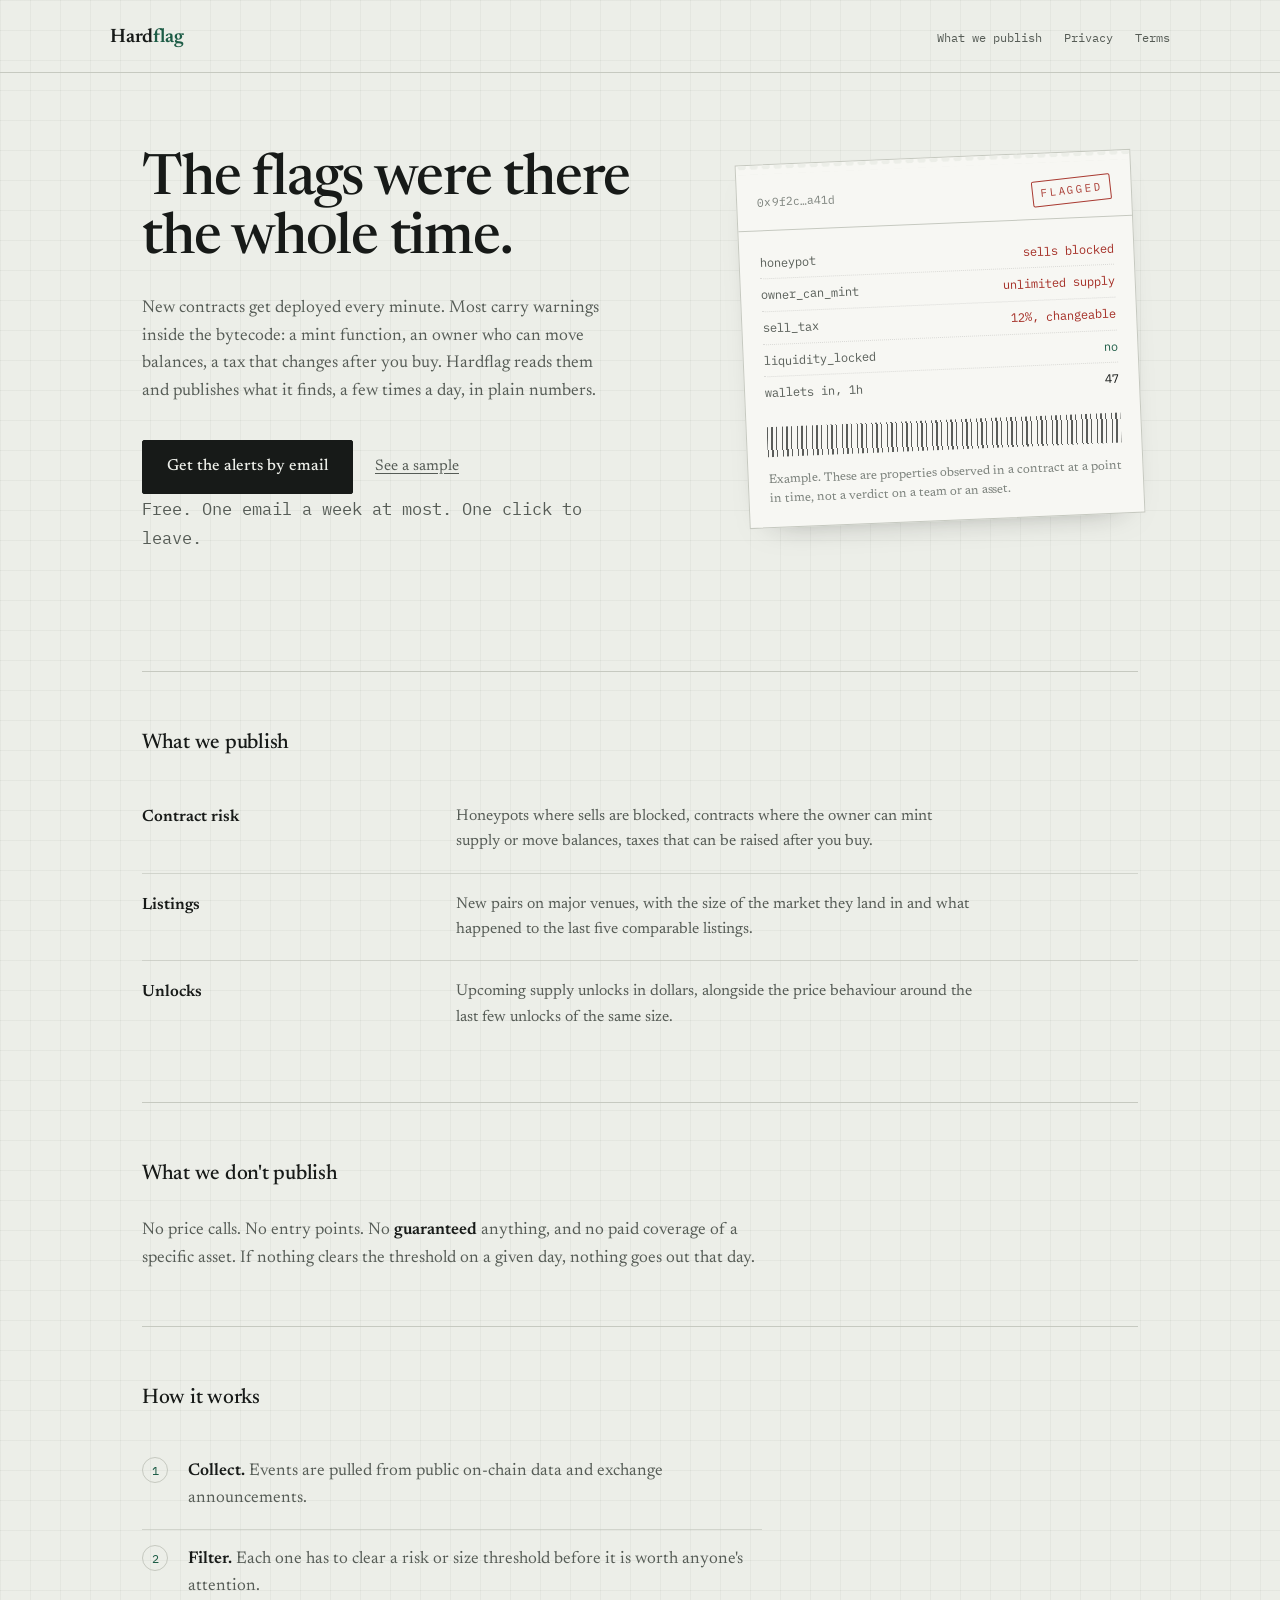
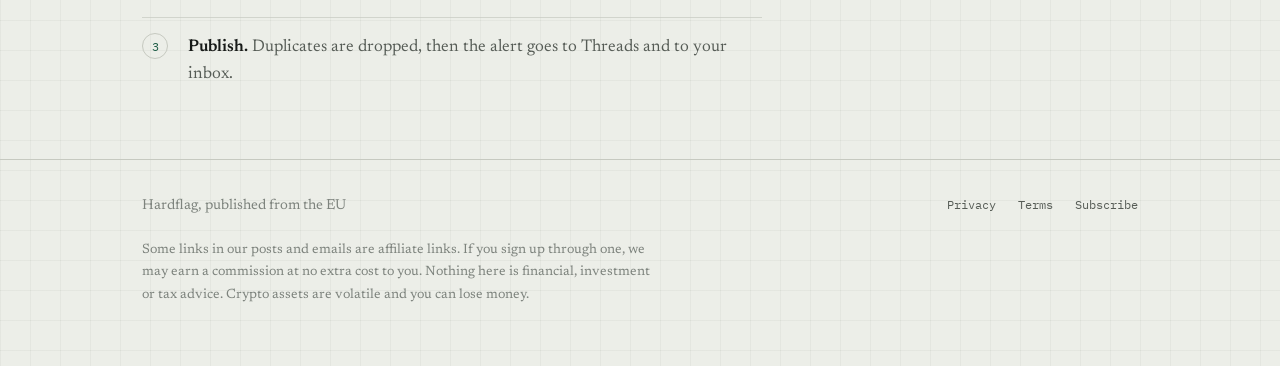
==== commit 27d73f1b: "chore: set brand to Hardflag and contact address" ====
--- a/index.html
+++ b/index.html
@@ -3,10 +3,10 @@
 <head>
 <meta charset="utf-8">
 <meta name="viewport" content="width=device-width, initial-scale=1">
-<title>Chain Alerts — what the contract says before you touch it</title>
-<meta name="description" content="New contracts carry warnings in the bytecode: mint functions, hidden owners, taxes that change after you buy. Chain Alerts reads them and publishes what it finds.">
+<title>Hardflag — what the contract says before you touch it</title>
+<meta name="description" content="New contracts carry warnings in the bytecode: mint functions, hidden owners, taxes that change after you buy. Hardflag reads them and publishes what it finds.">
 <meta name="theme-color" content="#eceee8">
-<meta property="og:title" content="Chain Alerts">
+<meta property="og:title" content="Hardflag">
 <meta property="og:description" content="Contract risk, exchange listings and unlock schedules, read from the source and published as plain numbers.">
 <meta property="og:type" content="website">
 <link rel="preconnect" href="https://fonts.googleapis.com">
@@ -18,7 +18,7 @@
 
 <header>
   <div class="sheet masthead">
-    <a class="wordmark" href="./">Chain<span>Alerts</span></a>
+    <a class="wordmark" href="./">Hard<span>flag</span></a>
     <nav>
       <a href="#published">What we publish</a>
       <a href="privacy.html">Privacy</a>
@@ -36,7 +36,7 @@
       <p>
         New contracts get deployed every minute. Most carry warnings inside the
         bytecode: a mint function, an owner who can move balances, a tax that
-        changes after you buy. Chain Alerts reads them and publishes what it
+        changes after you buy. Hardflag reads them and publishes what it
         finds, a few times a day, in plain numbers.
       </p>
       <div class="actions">
@@ -132,7 +132,7 @@
 <footer>
   <div class="sheet">
     <div class="foot">
-      <span class="mark">Chain Alerts, published from the EU</span>
+      <span class="mark">Hardflag, published from the EU</span>
       <nav>
         <a href="privacy.html">Privacy</a>
         <a href="terms.html">Terms</a>
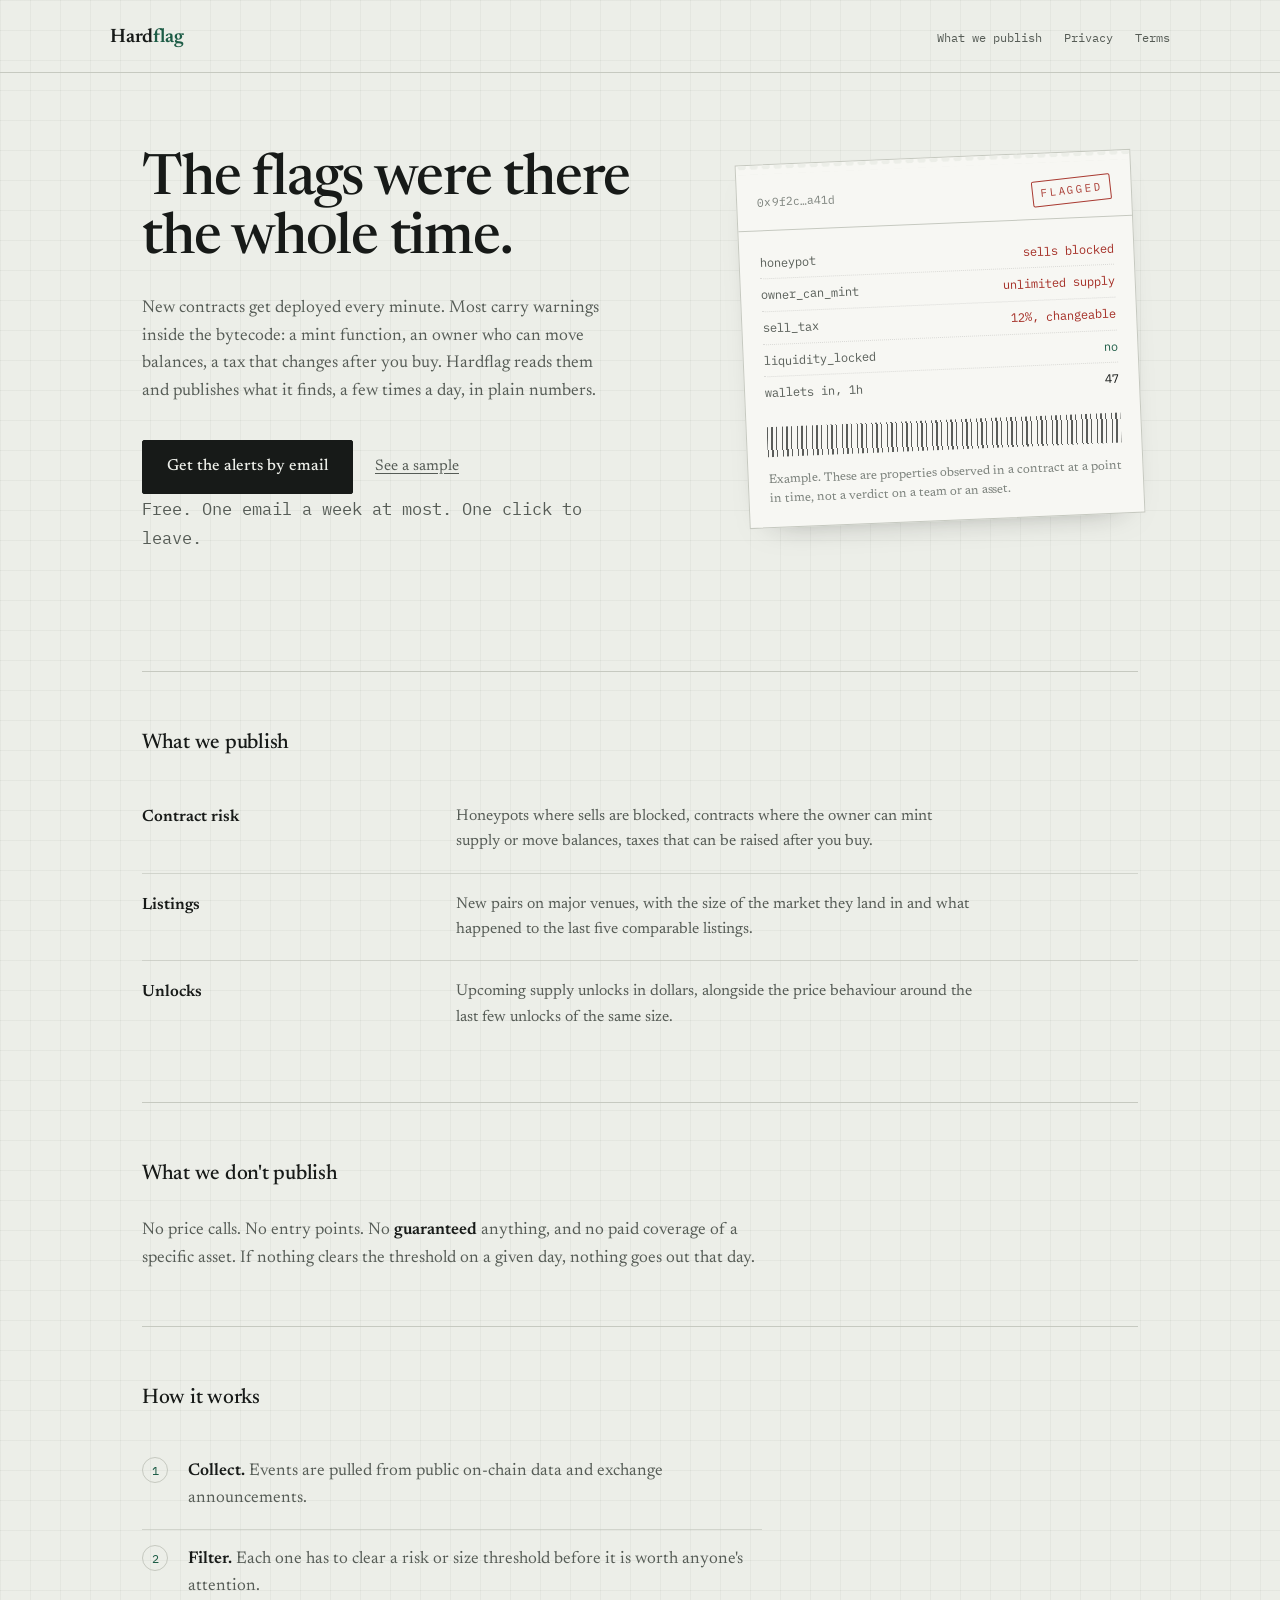
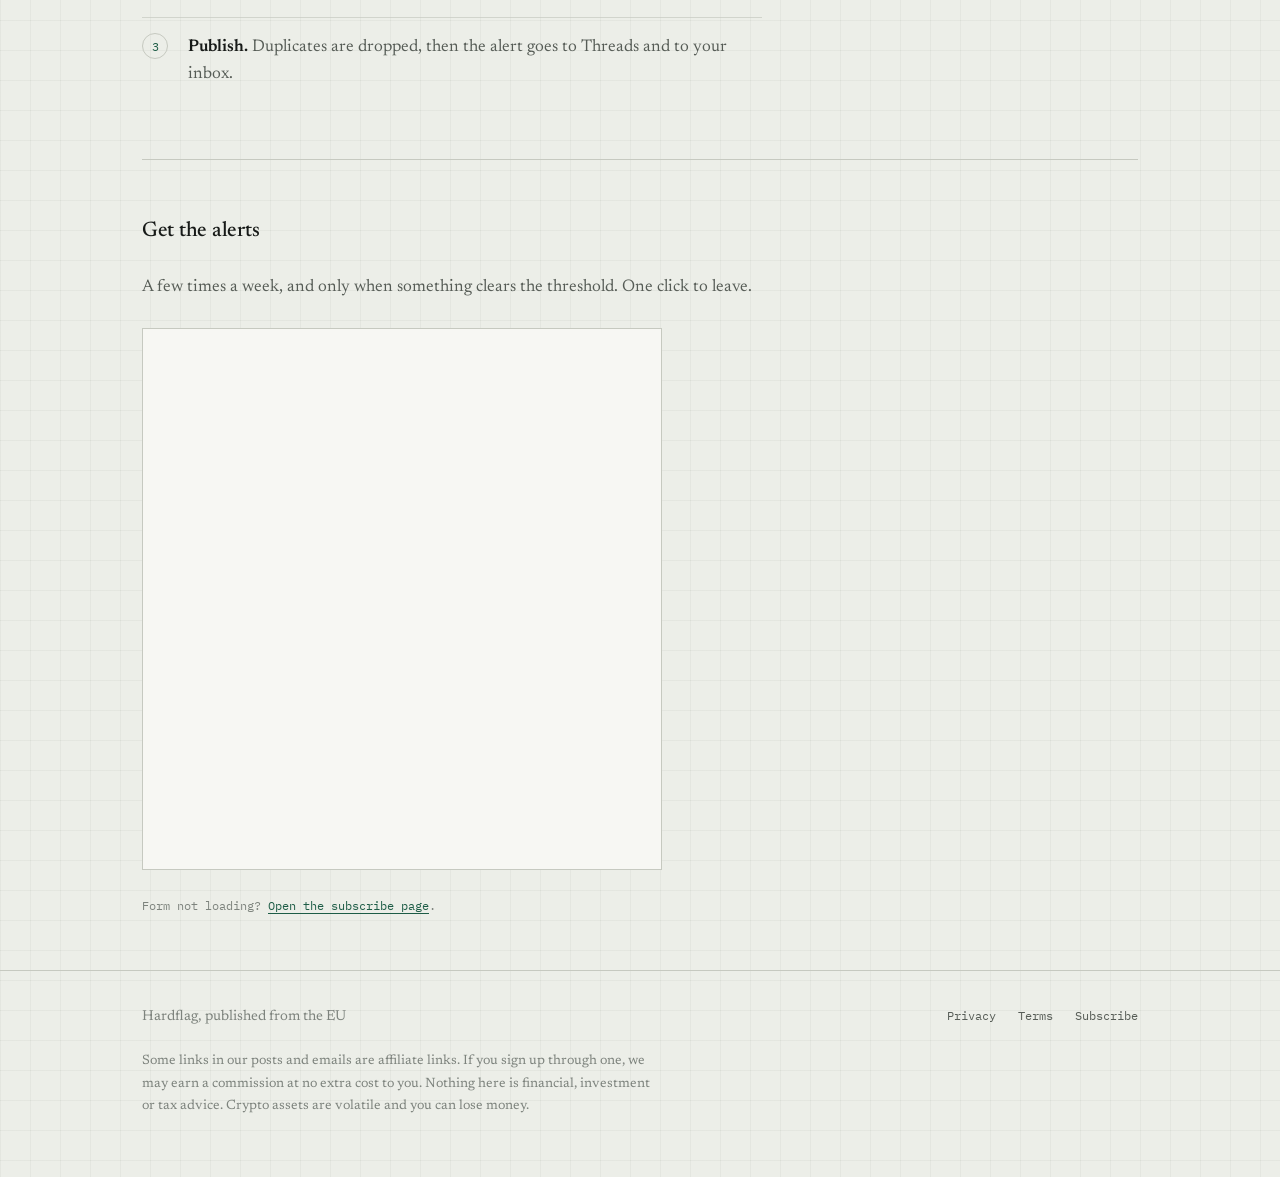
==== commit 29f30c69: "feat: wire beehiiv subscribe form into the landing" ====
--- a/index.html
+++ b/index.html
@@ -40,7 +40,7 @@
         finds, a few times a day, in plain numbers.
       </p>
       <div class="actions">
-        <a class="button" href="https://YOURNAME.beehiiv.com/subscribe">Get the alerts by email</a>
+        <a class="button" href="#subscribe">Get the alerts by email</a>
         <a class="quiet-link" href="#sample">See a sample</a>
       </div>
       <p class="note">
@@ -127,6 +127,25 @@
     </ol>
   </section>
 
+  <section class="block subscribe" id="subscribe">
+    <h2>Get the alerts</h2>
+    <p class="plain">
+      A few times a week, and only when something clears the threshold. One click
+      to leave.
+    </p>
+    <div class="embed">
+      <iframe
+        src="https://hardflag.beehiiv.com/subscribe?embed=true"
+        title="Subscribe to Hardflag alerts"
+        loading="lazy"
+        referrerpolicy="no-referrer"
+      ></iframe>
+    </div>
+    <p class="note">
+      Form not loading? <a href="https://hardflag.beehiiv.com/subscribe">Open the subscribe page</a>.
+    </p>
+  </section>
+
 </main>
 
 <footer>
@@ -136,7 +155,7 @@
       <nav>
         <a href="privacy.html">Privacy</a>
         <a href="terms.html">Terms</a>
-        <a href="https://YOURNAME.beehiiv.com/subscribe">Subscribe</a>
+        <a href="#subscribe">Subscribe</a>
       </nav>
     </div>
     <p class="disclosure">
--- a/assets/style.css
+++ b/assets/style.css
@@ -481,6 +481,24 @@
   color: var(--pine);
 }
 
+.subscribe .embed {
+  margin-top: 26px;
+  max-width: 520px;
+  border: 1px solid var(--rule);
+  background: var(--panel);
+}
+
+.subscribe .embed iframe {
+  display: block;
+  width: 100%;
+  height: 540px;
+  border: 0;
+}
+
+.subscribe .note a {
+  color: var(--pine);
+}
+
 @media (max-width: 860px) {
   .hero {
     grid-template-columns: 1fr;
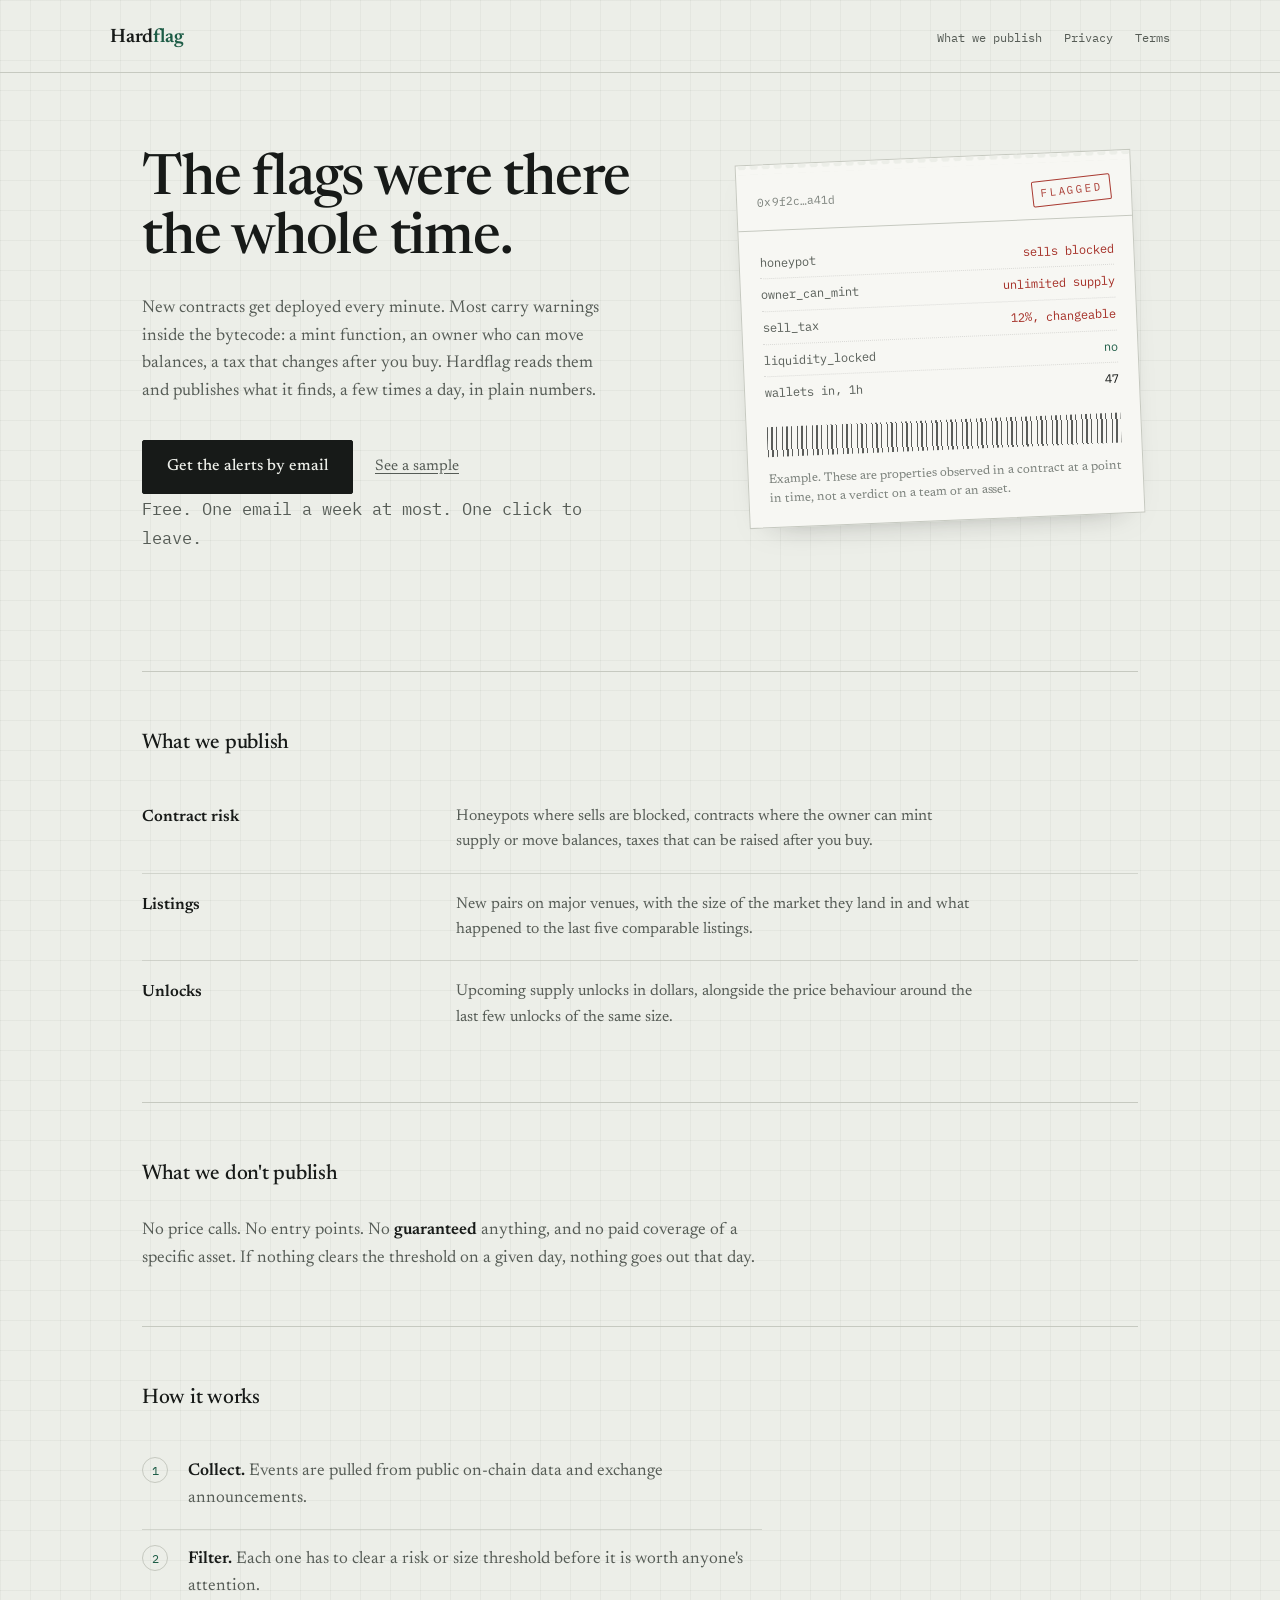
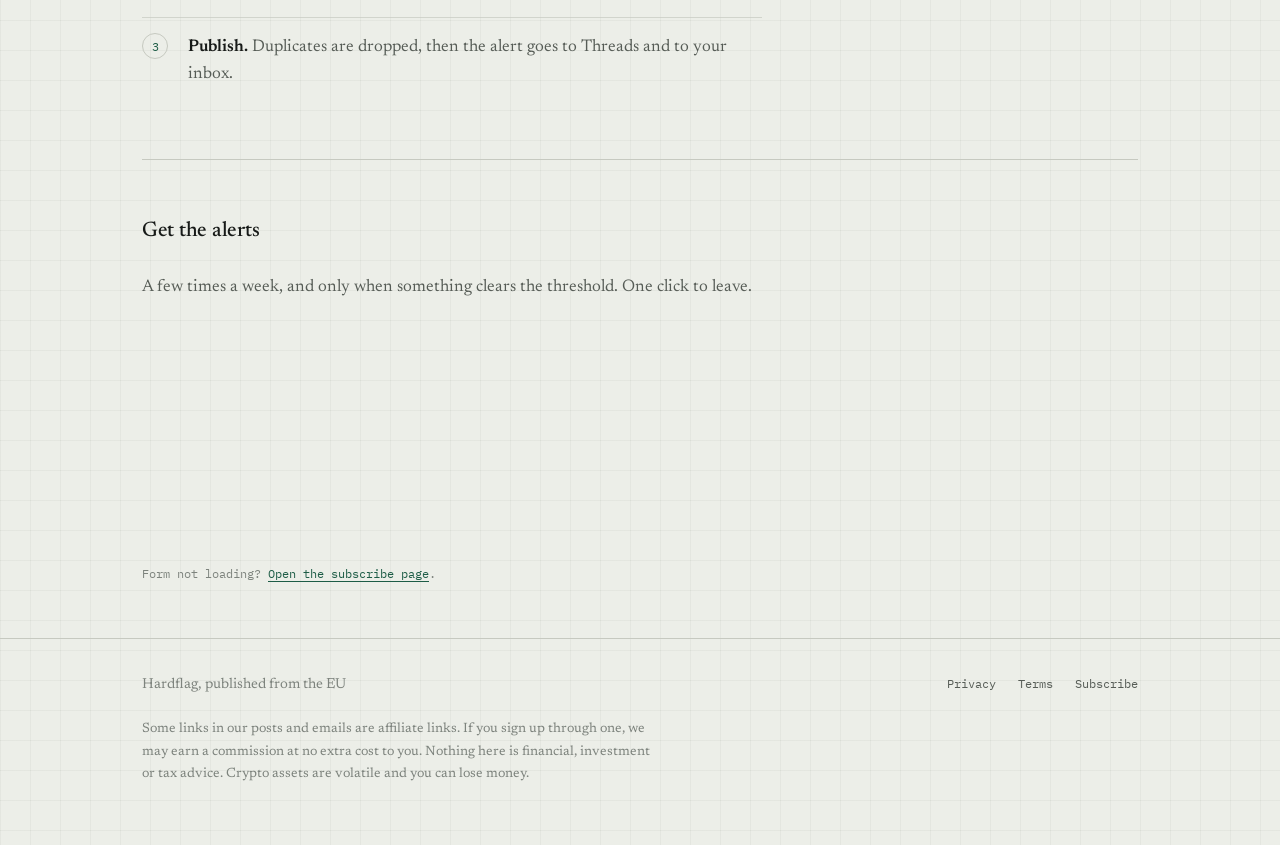
==== commit ca52bcf4: "feat: use beehiiv native embed loader instead of iframe" ====
--- a/index.html
+++ b/index.html
@@ -134,12 +134,7 @@
       to leave.
     </p>
     <div class="embed">
-      <iframe
-        src="https://hardflag.beehiiv.com/subscribe?embed=true"
-        title="Subscribe to Hardflag alerts"
-        loading="lazy"
-        referrerpolicy="no-referrer"
-      ></iframe>
+      <script async src="https://subscribe-forms.beehiiv.com/v3/loader.js" data-beehiiv-form="a1565113-5b4b-4015-853c-84f62f2fb065"></script>
     </div>
     <p class="note">
       Form not loading? <a href="https://hardflag.beehiiv.com/subscribe">Open the subscribe page</a>.
--- a/assets/style.css
+++ b/assets/style.css
@@ -483,15 +483,13 @@
 
 .subscribe .embed {
   margin-top: 26px;
-  max-width: 520px;
-  border: 1px solid var(--rule);
-  background: var(--panel);
+  max-width: 480px;
+  min-height: 210px;
 }
 
 .subscribe .embed iframe {
   display: block;
   width: 100%;
-  height: 540px;
   border: 0;
 }
 
@@ -524,6 +522,9 @@
   .block {
     padding: 42px 0;
   }
+  .subscribe .embed iframe {
+    height: auto;
+  }
 }
 
 @media (max-width: 520px) {
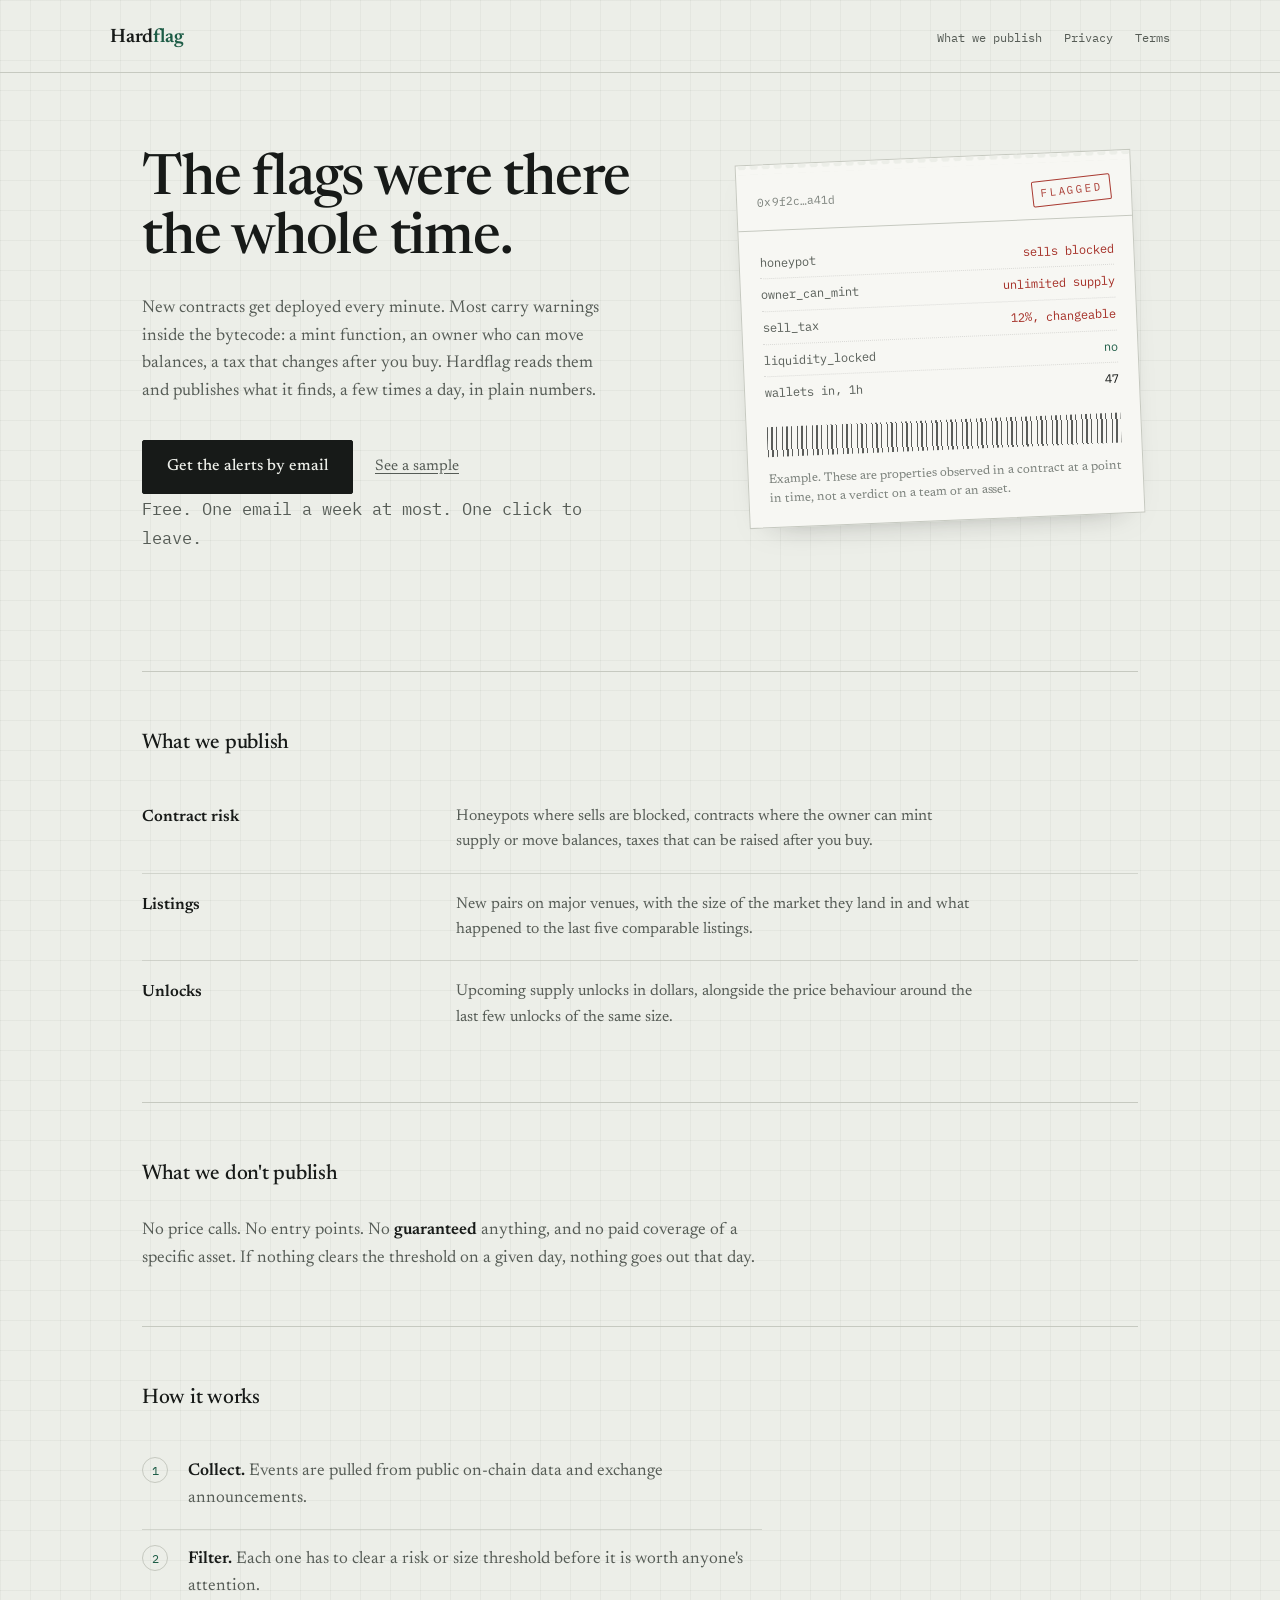
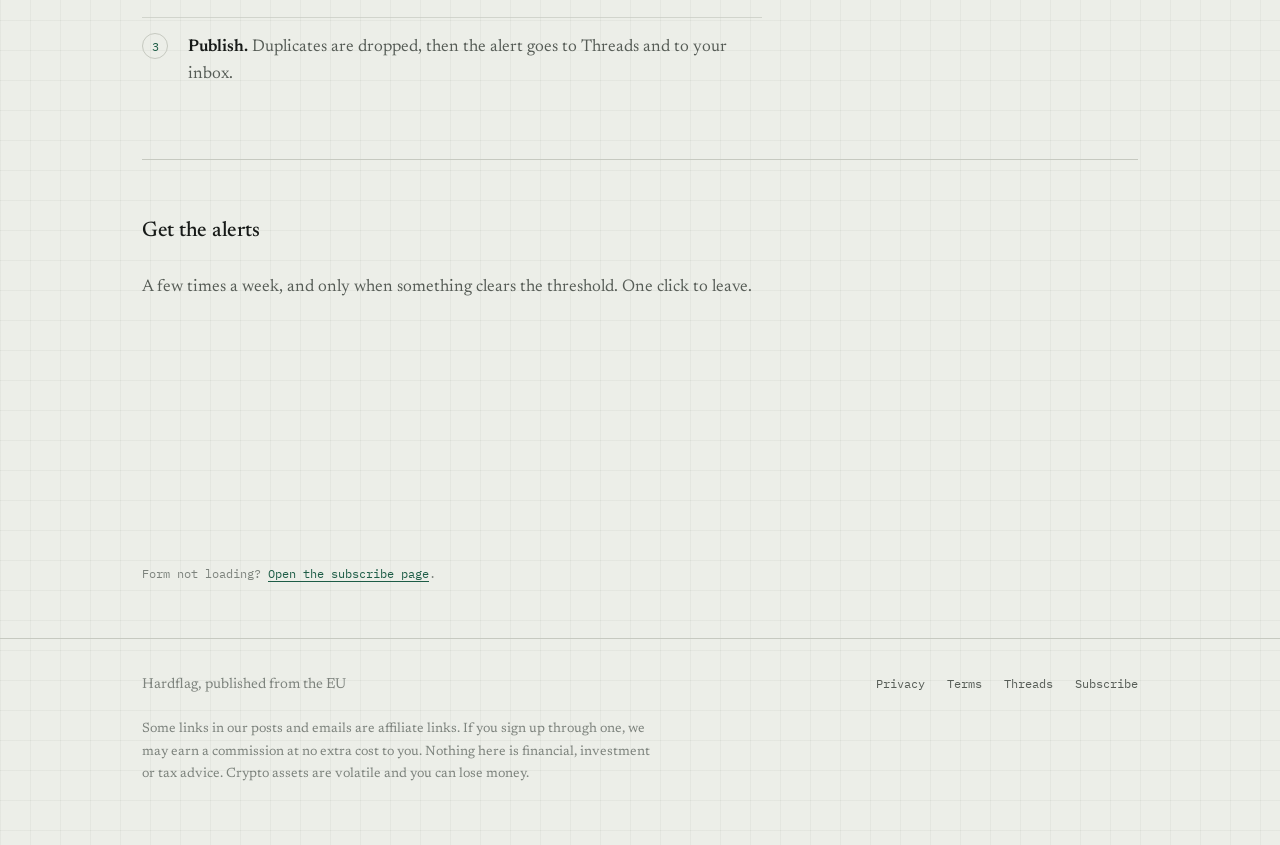
==== commit 3bb167c9: "feat: link the threads profile from the footer" ====
--- a/index.html
+++ b/index.html
@@ -150,6 +150,7 @@
       <nav>
         <a href="privacy.html">Privacy</a>
         <a href="terms.html">Terms</a>
+        <a href="https://www.threads.net/@hardflag.alerts">Threads</a>
         <a href="#subscribe">Subscribe</a>
       </nav>
     </div>
